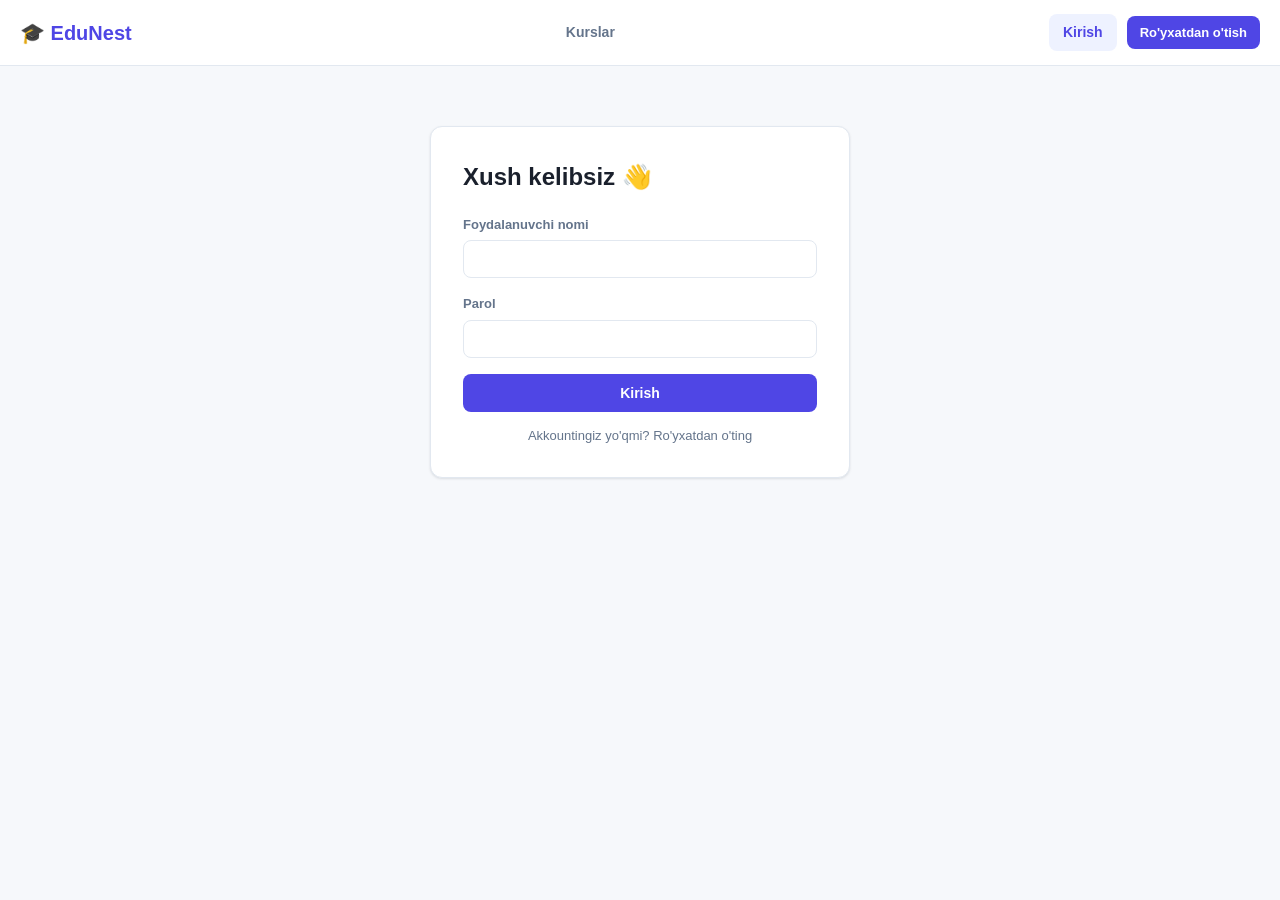
==== frontend/admin-panel.html @ a154ab52 "Add custom admin panel: user list, block/unblock, course approval, stats New apps/admin_panel app wi" ====
<!doctype html>
<html lang="uz">
<head>
  <meta charset="UTF-8" />
  <meta name="viewport" content="width=device-width, initial-scale=1.0" />
  <title>Admin Panel — EduNest</title>
  <link rel="stylesheet" href="css/style.css" />
  <style>
    .admin-topbar {
      background: #111827;
      color: #fff;
      padding: 16px 24px;
      display: flex;
      align-items: center;
      justify-content: space-between;
    }
    .admin-topbar .brand { font-weight: 800; font-size: 18px; }
    .admin-topbar .brand span { color: #818cf8; }
    .stats-grid {
      display: grid;
      grid-template-columns: repeat(auto-fit, minmax(160px, 1fr));
      gap: 14px;
      margin: 24px 0;
    }
    .stat-card {
      background: var(--color-surface);
      border: 1px solid var(--color-border);
      border-radius: var(--radius);
      padding: 18px;
      text-align: center;
    }
    .stat-card .value { font-size: 28px; font-weight: 800; color: var(--color-primary); }
    .stat-card .label { font-size: 12px; color: var(--color-text-muted); margin-top: 4px; }
    .admin-tabs { display: flex; gap: 8px; margin: 24px 0 12px; border-bottom: 1px solid var(--color-border); }
    .admin-tab {
      padding: 10px 16px; cursor: pointer; font-weight: 600; color: var(--color-text-muted);
      border-bottom: 2px solid transparent;
    }
    .admin-tab.active { color: var(--color-primary); border-bottom-color: var(--color-primary); }
    table.data-table { width: 100%; border-collapse: collapse; background: var(--color-surface); border-radius: var(--radius); overflow: hidden; }
    table.data-table th, table.data-table td { padding: 10px 14px; text-align: left; border-bottom: 1px solid var(--color-border); font-size: 14px; }
    table.data-table th { background: var(--color-primary-light); color: var(--color-primary-dark); font-size: 12px; text-transform: uppercase; }
    .status-active { color: var(--color-success); font-weight: 700; }
    .status-blocked { color: var(--color-danger); font-weight: 700; }
  </style>
</head>
<body>
  <div class="admin-topbar">
    <div class="brand">🛡️ EduNest <span>Admin</span></div>
    <div><a href="index.html" style="color:#cbd5e1;font-size:13px;margin-right:16px;">← Saytga qaytish</a><button id="logoutBtn" class="btn btn-ghost btn-sm" style="color:#fca5a5;">Chiqish</button></div>
  </div>

  <div class="container">
    <div id="alertBox" style="margin-top:16px;"></div>

    <div id="statsGrid" class="stats-grid"></div>

    <div class="admin-tabs">
      <div class="admin-tab active" data-tab="users">👥 Foydalanuvchilar</div>
      <div class="admin-tab" data-tab="courses">📚 Tasdiqlash kutilyapti</div>
    </div>

    <div id="tabUsers"><p class="muted">Yuklanmoqda...</p></div>
    <div id="tabCourses" hidden><p class="muted">Yuklanmoqda...</p></div>
  </div>

  <script type="module" src="js/pages/admin-panel.js"></script>
</body>
</html>
---- frontend/css/style.css ----
:root {
  --color-bg: #f6f8fb;
  --color-surface: #ffffff;
  --color-border: #e2e8f0;
  --color-text: #1a202c;
  --color-text-muted: #64748b;
  --color-primary: #4f46e5;
  --color-primary-dark: #4338ca;
  --color-primary-light: #eef2ff;
  --color-success: #16a34a;
  --color-danger: #dc2626;
  --color-warning: #d97706;
  --radius: 12px;
  --shadow: 0 1px 3px rgba(15, 23, 42, 0.08), 0 1px 2px rgba(15, 23, 42, 0.04);
  --shadow-lg: 0 10px 25px rgba(15, 23, 42, 0.08);
  --font: -apple-system, BlinkMacSystemFont, "Segoe UI", Roboto, "Helvetica Neue", Arial, sans-serif;
}

* { box-sizing: border-box; }

body {
  margin: 0;
  font-family: var(--font);
  background: var(--color-bg);
  color: var(--color-text);
  line-height: 1.5;
}

a { color: inherit; text-decoration: none; }

.container {
  max-width: 1120px;
  margin: 0 auto;
  padding: 0 20px;
}

/* --- Navbar --- */
.navbar {
  display: flex;
  align-items: center;
  justify-content: space-between;
  gap: 16px;
  padding: 14px 20px;
  background: var(--color-surface);
  border-bottom: 1px solid var(--color-border);
  position: sticky;
  top: 0;
  z-index: 20;
  flex-wrap: wrap;
}

.navbar-brand {
  font-size: 20px;
  font-weight: 800;
  color: var(--color-primary);
}

.navbar-links {
  display: flex;
  gap: 4px;
  flex: 1;
  justify-content: center;
  flex-wrap: wrap;
}

.nav-link {
  padding: 8px 14px;
  border-radius: 8px;
  color: var(--color-text-muted);
  font-weight: 600;
  font-size: 14px;
}

.nav-link:hover { background: var(--color-primary-light); color: var(--color-primary); }
.nav-link.active { background: var(--color-primary-light); color: var(--color-primary); }

.navbar-auth {
  display: flex;
  align-items: center;
  gap: 10px;
}

.navbar-user {
  font-size: 14px;
  font-weight: 600;
  color: var(--color-text-muted);
}

/* --- Buttons --- */
.btn {
  display: inline-flex;
  align-items: center;
  justify-content: center;
  gap: 6px;
  padding: 10px 18px;
  border-radius: 8px;
  border: 1px solid transparent;
  font-weight: 600;
  font-size: 14px;
  cursor: pointer;
  transition: all 0.15s ease;
}

.btn-primary { background: var(--color-primary); color: #fff; }
.btn-primary:hover { background: var(--color-primary-dark); }
.btn-primary:disabled { opacity: 0.6; cursor: not-allowed; }

.btn-outline { background: transparent; border-color: var(--color-border); color: var(--color-text); }
.btn-outline:hover { border-color: var(--color-primary); color: var(--color-primary); }

.btn-ghost { background: transparent; color: var(--color-text-muted); }
.btn-ghost:hover { color: var(--color-danger); }

.btn-sm { padding: 6px 12px; font-size: 13px; }
.btn-block { width: 100%; }

/* --- Hero --- */
.hero {
  padding: 56px 0 32px;
  text-align: center;
}

.hero h1 {
  font-size: 34px;
  margin: 0 0 10px;
}

.hero p {
  color: var(--color-text-muted);
  font-size: 16px;
  max-width: 560px;
  margin: 0 auto;
}

/* --- Filters --- */
.filters {
  display: flex;
  gap: 10px;
  flex-wrap: wrap;
  margin: 24px 0;
}

.filters input, .filters select {
  padding: 10px 14px;
  border-radius: 8px;
  border: 1px solid var(--color-border);
  font-size: 14px;
  background: var(--color-surface);
}

.filters input { flex: 1; min-width: 220px; }

/* --- Cards / Grid --- */
.grid {
  display: grid;
  grid-template-columns: repeat(auto-fill, minmax(260px, 1fr));
  gap: 20px;
  margin: 20px 0 40px;
}

.card {
  background: var(--color-surface);
  border: 1px solid var(--color-border);
  border-radius: var(--radius);
  overflow: hidden;
  box-shadow: var(--shadow);
  transition: transform 0.15s ease, box-shadow 0.15s ease;
  display: flex;
  flex-direction: column;
}

.card:hover { transform: translateY(-3px); box-shadow: var(--shadow-lg); }

.card-cover {
  height: 140px;
  background: linear-gradient(135deg, var(--color-primary), #818cf8);
  display: flex;
  align-items: center;
  justify-content: center;
  font-size: 34px;
  color: #fff;
}

.card-body { padding: 16px; display: flex; flex-direction: column; gap: 8px; flex: 1; }

.card-title { font-size: 16px; font-weight: 700; margin: 0; }

.card-meta { display: flex; align-items: center; gap: 8px; font-size: 13px; color: var(--color-text-muted); flex-wrap: wrap; }

.card-footer { display: flex; align-items: center; justify-content: space-between; margin-top: auto; padding-top: 8px; }

.price { font-weight: 800; color: var(--color-primary); }
.price.free { color: var(--color-success); }

.badge {
  display: inline-block;
  padding: 3px 9px;
  border-radius: 999px;
  font-size: 12px;
  font-weight: 700;
  background: var(--color-primary-light);
  color: var(--color-primary);
}

.badge.level-beginner { background: #ecfdf5; color: var(--color-success); }
.badge.level-intermediate { background: #fffbeb; color: var(--color-warning); }
.badge.level-advanced { background: #fef2f2; color: var(--color-danger); }

.rating { color: var(--color-warning); font-weight: 700; font-size: 13px; }

/* --- Forms / Auth --- */
.auth-wrapper {
  max-width: 420px;
  margin: 60px auto;
  padding: 32px;
  background: var(--color-surface);
  border: 1px solid var(--color-border);
  border-radius: var(--radius);
  box-shadow: var(--shadow);
}

.auth-wrapper h2 { margin-top: 0; }

.form-group { margin-bottom: 16px; }

.form-group label {
  display: block;
  font-size: 13px;
  font-weight: 600;
  margin-bottom: 6px;
  color: var(--color-text-muted);
}

.form-group input,
.form-group select,
.form-group textarea {
  width: 100%;
  padding: 10px 12px;
  border-radius: 8px;
  border: 1px solid var(--color-border);
  font-size: 14px;
  font-family: inherit;
  background: var(--color-surface);
  color: var(--color-text);
}

.form-group textarea { resize: vertical; min-height: 90px; }

.form-row { display: flex; gap: 12px; }
.form-row .form-group { flex: 1; }

.form-footer {
  margin-top: 14px;
  font-size: 13px;
  color: var(--color-text-muted);
  text-align: center;
}

.alert {
  padding: 10px 14px;
  border-radius: 8px;
  font-size: 13px;
  margin-bottom: 16px;
}

.alert-error { background: #fef2f2; color: var(--color-danger); border: 1px solid #fecaca; }
.alert-success { background: #ecfdf5; color: var(--color-success); border: 1px solid #a7f3d0; }
.alert-info { background: var(--color-primary-light); color: var(--color-primary); border: 1px solid #c7d2fe; }

/* --- Course detail --- */
.course-header {
  background: var(--color-surface);
  border: 1px solid var(--color-border);
  border-radius: var(--radius);
  padding: 28px;
  margin: 24px 0;
  display: flex;
  flex-wrap: wrap;
  gap: 20px;
  align-items: flex-start;
  justify-content: space-between;
}

.course-header-info { flex: 1; min-width: 260px; }
.course-header h1 { margin: 8px 0; font-size: 26px; }

.course-actions { display: flex; flex-direction: column; gap: 10px; min-width: 180px; align-items: stretch; }

.section-block {
  background: var(--color-surface);
  border: 1px solid var(--color-border);
  border-radius: var(--radius);
  margin-bottom: 12px;
  overflow: hidden;
}

.section-title {
  padding: 14px 18px;
  font-weight: 700;
  background: var(--color-primary-light);
  color: var(--color-primary-dark);
}

.lesson-item {
  padding: 12px 18px;
  border-top: 1px solid var(--color-border);
  display: flex;
  align-items: center;
  gap: 10px;
  font-size: 14px;
}

.lesson-item.clickable { cursor: pointer; }
.lesson-item.clickable:hover { background: var(--color-primary-light); }
.lesson-item.watched { color: var(--color-success); }
.lesson-item.active { background: var(--color-primary-light); font-weight: 700; }

.quiz-row {
  padding: 12px 18px;
  border-top: 1px solid var(--color-border);
  display: flex;
  align-items: center;
  justify-content: space-between;
  background: #fffbeb;
}

/* --- Player panel --- */
.player-panel {
  background: var(--color-surface);
  border: 1px solid var(--color-border);
  border-radius: var(--radius);
  padding: 20px;
  margin: 16px 0;
  box-shadow: var(--shadow);
}

.player-panel .video-wrapper {
  position: relative;
  width: 100%;
  padding-top: 56.25%; /* 16:9 */
  border-radius: 8px;
  overflow: hidden;
  background: #000;
}

.player-panel .video-wrapper iframe {
  position: absolute;
  top: 0; left: 0; width: 100%; height: 100%; border: 0;
}

/* --- Quiz --- */
.quiz-question {
  padding: 14px 0;
  border-bottom: 1px solid var(--color-border);
}

.quiz-question:last-child { border-bottom: none; }

.quiz-question p { font-weight: 600; margin: 0 0 8px; }

.quiz-option {
  display: flex;
  align-items: center;
  gap: 8px;
  padding: 6px 0;
  font-size: 14px;
}

.quiz-result-box {
  text-align: center;
  padding: 20px;
}

.quiz-result-box .score {
  font-size: 36px;
  font-weight: 800;
  color: var(--color-primary);
}

.progress-bar {
  height: 8px;
  border-radius: 999px;
  background: var(--color-border);
  overflow: hidden;
}

.progress-bar-fill {
  height: 100%;
  background: var(--color-primary);
}

.review-item {
  border-bottom: 1px solid var(--color-border);
  padding: 14px 0;
}

.review-item:last-child { border-bottom: none; }

/* --- Dashboard --- */
.dashboard-grid {
  display: grid;
  grid-template-columns: 280px 1fr;
  gap: 24px;
  margin: 24px 0 48px;
  align-items: start;
}

.panel {
  background: var(--color-surface);
  border: 1px solid var(--color-border);
  border-radius: var(--radius);
  padding: 20px;
  box-shadow: var(--shadow);
}

.panel h3 { margin-top: 0; font-size: 15px; }

.list-item {
  display: flex;
  justify-content: space-between;
  align-items: center;
  padding: 10px 0;
  border-bottom: 1px solid var(--color-border);
  font-size: 14px;
}

.list-item:last-child { border-bottom: none; }

.muted { color: var(--color-text-muted); font-size: 13px; }

.empty-state {
  text-align: center;
  color: var(--color-text-muted);
  padding: 40px 20px;
}

/* --- Pagination --- */
.pagination {
  display: flex;
  justify-content: center;
  gap: 8px;
  margin: 20px 0 40px;
}

/* --- Footer --- */
.footer {
  text-align: center;
  padding: 24px;
  color: var(--color-text-muted);
  font-size: 13px;
  border-top: 1px solid var(--color-border);
  margin-top: 40px;
}

@media (max-width: 720px) {
  .dashboard-grid { grid-template-columns: 1fr; }
  .course-header { flex-direction: column; }
  .course-actions { width: 100%; }
}
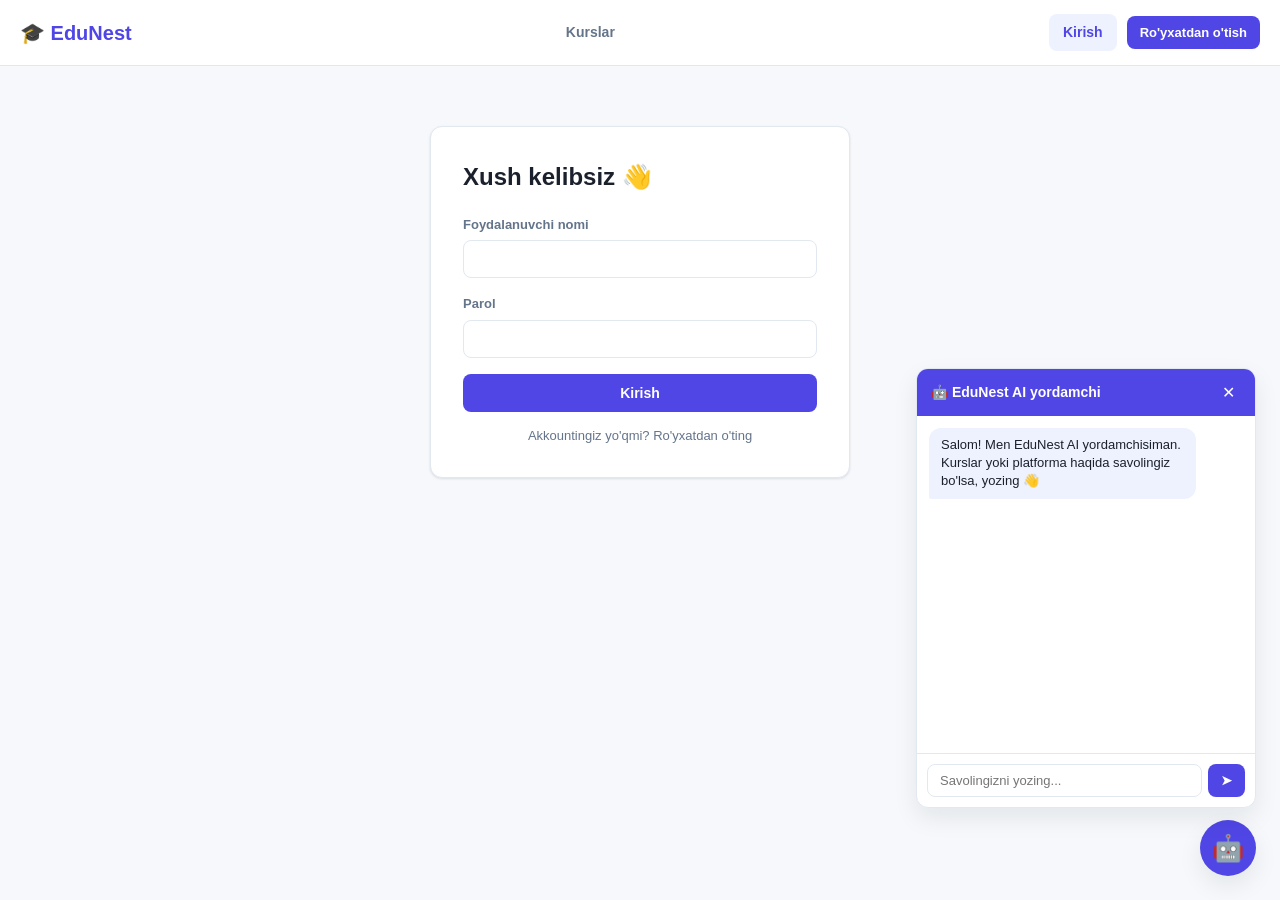
==== commit 1fe81676: "Add floating AI chat widget (Groq) and fix navbar avatar/bell dropdown - Backend: /api/recommendatio" ====
--- a/frontend/admin-panel.html
+++ b/frontend/admin-panel.html
@@ -65,5 +65,6 @@
   </div>
 
   <script type="module" src="js/pages/admin-panel.js"></script>
+  <script type="module" src="js/ai-chat.js"></script>
 </body>
 </html>
--- a/frontend/css/style.css
+++ b/frontend/css/style.css
@@ -86,6 +86,101 @@
   color: var(--color-text-muted);
 }
 
+.navbar-streak {
+  font-size: 13px;
+  font-weight: 700;
+  color: var(--color-warning);
+  background: #fffbeb;
+  padding: 4px 10px;
+  border-radius: 999px;
+}
+
+.bell-btn {
+  position: relative;
+  font-size: 18px;
+  padding: 4px 6px;
+  border-radius: 8px;
+}
+
+.bell-btn:hover { background: var(--color-primary-light); }
+
+.bell-badge {
+  position: absolute;
+  top: -2px;
+  right: -2px;
+  background: var(--color-danger);
+  color: #fff;
+  font-size: 10px;
+  font-weight: 800;
+  min-width: 16px;
+  height: 16px;
+  border-radius: 999px;
+  display: flex;
+  align-items: center;
+  justify-content: center;
+  padding: 0 3px;
+}
+
+.bell-wrap { position: relative; }
+
+.bell-dropdown {
+  position: absolute;
+  top: calc(100% + 8px);
+  right: 0;
+  width: 300px;
+  background: var(--color-surface);
+  border: 1px solid var(--color-border);
+  border-radius: var(--radius);
+  box-shadow: var(--shadow-lg);
+  z-index: 50;
+  overflow: hidden;
+}
+
+.bell-dropdown-title {
+  padding: 12px 14px;
+  font-weight: 700;
+  font-size: 13px;
+  border-bottom: 1px solid var(--color-border);
+}
+
+.bell-item {
+  padding: 10px 14px;
+  border-bottom: 1px solid var(--color-border);
+  font-size: 13px;
+}
+
+.bell-item.unread { background: var(--color-primary-light); }
+.bell-item-date { font-size: 11px; color: var(--color-text-muted); margin-top: 2px; }
+
+.bell-dropdown-footer {
+  display: block;
+  text-align: center;
+  padding: 10px;
+  font-size: 13px;
+  font-weight: 600;
+  color: var(--color-primary);
+}
+
+.bell-dropdown-footer:hover { background: var(--color-primary-light); }
+
+/* --- Avatar --- */
+.navbar-avatar {
+  width: 32px;
+  height: 32px;
+  border-radius: 50%;
+  background: var(--color-primary);
+  color: #fff;
+  display: flex;
+  align-items: center;
+  justify-content: center;
+  font-weight: 800;
+  font-size: 14px;
+  overflow: hidden;
+  flex-shrink: 0;
+}
+
+.navbar-avatar img { width: 100%; height: 100%; object-fit: cover; }
+
 /* --- Buttons --- */
 .btn {
   display: inline-flex;
@@ -452,6 +547,117 @@
   margin-top: 40px;
 }
 
+/* --- AI Chat Widget --- */
+.ai-chat-fab {
+  position: fixed;
+  bottom: 24px;
+  right: 24px;
+  width: 56px;
+  height: 56px;
+  border-radius: 50%;
+  background: var(--color-primary);
+  color: #fff;
+  font-size: 26px;
+  border: none;
+  box-shadow: var(--shadow-lg);
+  cursor: pointer;
+  z-index: 100;
+  display: flex;
+  align-items: center;
+  justify-content: center;
+  transition: transform 0.15s ease;
+}
+
+.ai-chat-fab:hover { transform: scale(1.06); }
+
+.ai-chat-window {
+  position: fixed;
+  bottom: 92px;
+  right: 24px;
+  width: 340px;
+  max-width: calc(100vw - 32px);
+  height: 440px;
+  max-height: calc(100vh - 140px);
+  background: var(--color-surface);
+  border: 1px solid var(--color-border);
+  border-radius: var(--radius);
+  box-shadow: var(--shadow-lg);
+  display: flex;
+  flex-direction: column;
+  overflow: hidden;
+  z-index: 100;
+}
+
+.ai-chat-header {
+  background: var(--color-primary);
+  color: #fff;
+  padding: 12px 14px;
+  font-weight: 700;
+  font-size: 14px;
+  display: flex;
+  align-items: center;
+  justify-content: space-between;
+}
+
+.ai-chat-close {
+  background: transparent;
+  border: none;
+  color: #fff;
+  font-size: 16px;
+  cursor: pointer;
+  padding: 2px 6px;
+  border-radius: 6px;
+}
+
+.ai-chat-close:hover { background: rgba(255,255,255,0.15); }
+
+.ai-chat-messages {
+  flex: 1;
+  overflow-y: auto;
+  padding: 12px;
+  display: flex;
+  flex-direction: column;
+  gap: 8px;
+}
+
+.ai-msg {
+  max-width: 85%;
+  padding: 8px 12px;
+  border-radius: 12px;
+  font-size: 13px;
+  line-height: 1.4;
+  white-space: pre-wrap;
+}
+
+.ai-msg-bot {
+  background: var(--color-primary-light);
+  color: var(--color-text);
+  align-self: flex-start;
+  border-bottom-left-radius: 2px;
+}
+
+.ai-msg-user {
+  background: var(--color-primary);
+  color: #fff;
+  align-self: flex-end;
+  border-bottom-right-radius: 2px;
+}
+
+.ai-chat-input-row {
+  display: flex;
+  gap: 6px;
+  padding: 10px;
+  border-top: 1px solid var(--color-border);
+}
+
+.ai-chat-input-row input {
+  flex: 1;
+  padding: 8px 12px;
+  border-radius: 8px;
+  border: 1px solid var(--color-border);
+  font-size: 13px;
+}
+
 @media (max-width: 720px) {
   .dashboard-grid { grid-template-columns: 1fr; }
   .course-header { flex-direction: column; }
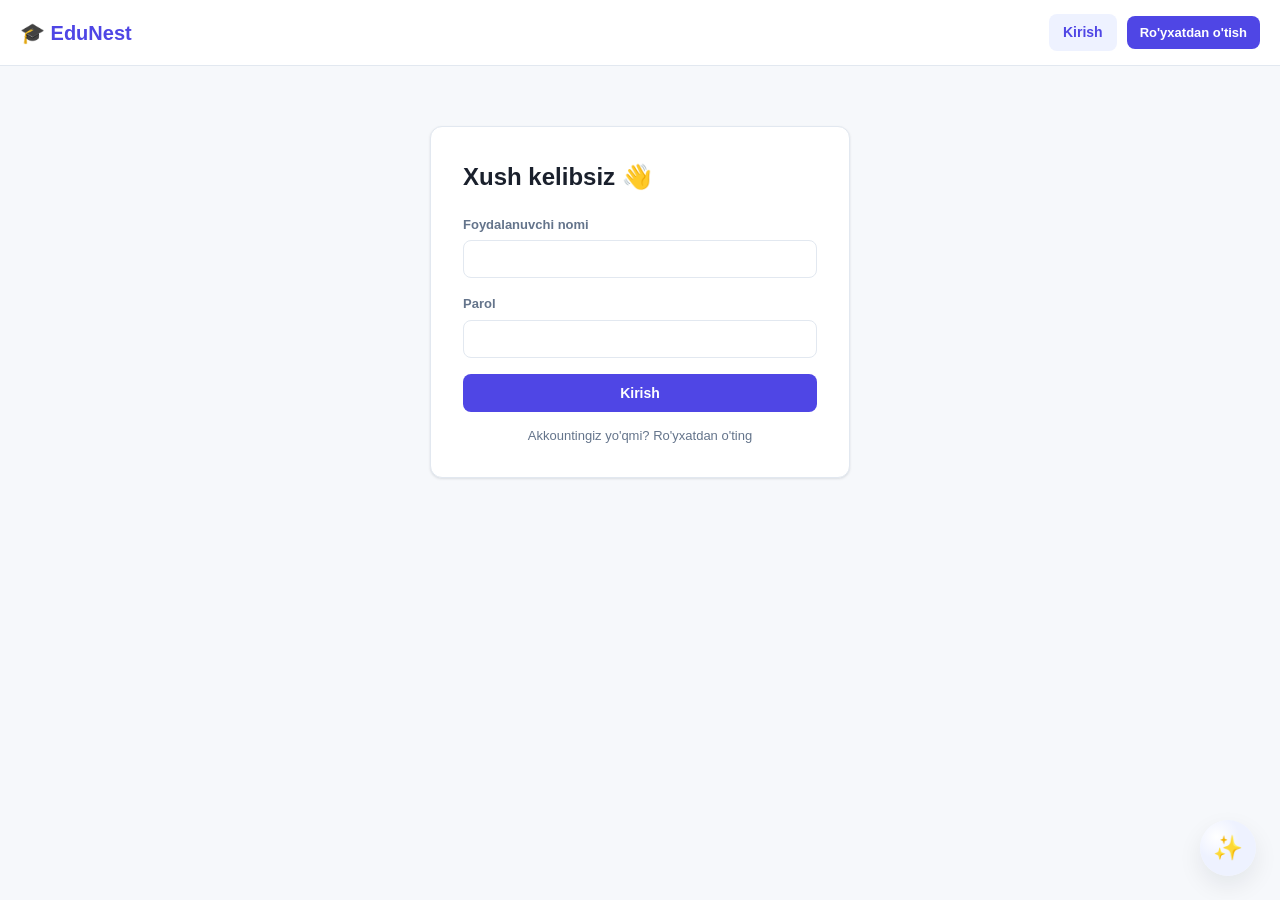
==== commit 47f596c0: "Add homework, coupons, achievements, video progress and referral features - Homework: instructors at" ====
--- a/frontend/admin-panel.html
+++ b/frontend/admin-panel.html
@@ -58,10 +58,22 @@
     <div class="admin-tabs">
       <div class="admin-tab active" data-tab="users">👥 Foydalanuvchilar</div>
       <div class="admin-tab" data-tab="courses">📚 Tasdiqlash kutilyapti</div>
+      <div class="admin-tab" data-tab="coupons">🏷️ Chegirma kodlari</div>
     </div>
 
     <div id="tabUsers"><p class="muted">Yuklanmoqda...</p></div>
     <div id="tabCourses" hidden><p class="muted">Yuklanmoqda...</p></div>
+    <div id="tabCoupons" hidden>
+      <form id="couponForm" class="panel" style="margin-bottom:16px;">
+        <div class="form-row">
+          <div class="form-group"><label>Kod</label><input type="text" id="couponCode" placeholder="YANGI20" required style="text-transform:uppercase;" /></div>
+          <div class="form-group" style="max-width:140px;"><label>Chegirma %</label><input type="number" id="couponPercent" min="1" max="100" required /></div>
+          <div class="form-group" style="max-width:140px;"><label>Maks. ishlatish</label><input type="number" id="couponMaxUses" min="1" placeholder="cheklovsiz" /></div>
+        </div>
+        <button type="submit" class="btn btn-primary">+ Kod qo'shish</button>
+      </form>
+      <div id="couponsTable"><p class="muted">Yuklanmoqda...</p></div>
+    </div>
   </div>
 
   <script type="module" src="js/pages/admin-panel.js"></script>
--- a/frontend/css/style.css
+++ b/frontend/css/style.css
@@ -16,6 +16,22 @@
   --font: -apple-system, BlinkMacSystemFont, "Segoe UI", Roboto, "Helvetica Neue", Arial, sans-serif;
 }
 
+html.dark-theme {
+  --color-bg: #0f172a;
+  --color-surface: #1e293b;
+  --color-border: #334155;
+  --color-text: #e2e8f0;
+  --color-text-muted: #94a3b8;
+  --color-primary: #818cf8;
+  --color-primary-dark: #a5b4fc;
+  --color-primary-light: #1e2a4a;
+  --color-success: #34d399;
+  --color-danger: #f87171;
+  --color-warning: #fbbf24;
+  --shadow: 0 1px 3px rgba(0, 0, 0, 0.3), 0 1px 2px rgba(0, 0, 0, 0.2);
+  --shadow-lg: 0 10px 25px rgba(0, 0, 0, 0.4);
+}
+
 * { box-sizing: border-box; }
 
 body {
@@ -100,6 +116,9 @@
   font-size: 18px;
   padding: 4px 6px;
   border-radius: 8px;
+  background: transparent;
+  border: none;
+  cursor: pointer;
 }
 
 .bell-btn:hover { background: var(--color-primary-light); }
@@ -121,13 +140,14 @@
   padding: 0 3px;
 }
 
-.bell-wrap { position: relative; }
+.bell-wrap, .avatar-wrap { position: relative; }
 
 .bell-dropdown {
   position: absolute;
   top: calc(100% + 8px);
   right: 0;
-  width: 300px;
+  width: 320px;
+  max-width: calc(100vw - 32px);
   background: var(--color-surface);
   border: 1px solid var(--color-border);
   border-radius: var(--radius);
@@ -136,32 +156,69 @@
   overflow: hidden;
 }
 
-.bell-dropdown-title {
-  padding: 12px 14px;
+.notif-header {
+  display: flex;
+  align-items: center;
+  justify-content: space-between;
+  padding: 14px 16px 8px;
+  font-weight: 800;
+  font-size: 15px;
+}
+
+.notif-mark-all {
+  background: none;
+  border: none;
+  color: var(--color-primary);
+  font-size: 12px;
   font-weight: 700;
-  font-size: 13px;
+  cursor: pointer;
+}
+
+.notif-tabs {
+  display: flex;
+  gap: 6px;
+  padding: 0 16px 10px;
   border-bottom: 1px solid var(--color-border);
 }
 
-.bell-item {
-  padding: 10px 14px;
-  border-bottom: 1px solid var(--color-border);
-  font-size: 13px;
-}
-
-.bell-item.unread { background: var(--color-primary-light); }
-.bell-item-date { font-size: 11px; color: var(--color-text-muted); margin-top: 2px; }
-
-.bell-dropdown-footer {
-  display: block;
-  text-align: center;
-  padding: 10px;
-  font-size: 13px;
-  font-weight: 600;
-  color: var(--color-primary);
-}
-
-.bell-dropdown-footer:hover { background: var(--color-primary-light); }
+.notif-tab {
+  background: var(--color-bg);
+  border: 1px solid var(--color-border);
+  border-radius: 999px;
+  padding: 5px 12px;
+  font-size: 12px;
+  font-weight: 700;
+  color: var(--color-text-muted);
+  cursor: pointer;
+}
+
+.notif-tab.active { background: var(--color-primary); color: #fff; border-color: var(--color-primary); }
+
+.notif-list { max-height: 360px; overflow-y: auto; }
+
+.notif-section-label {
+  padding: 10px 16px 4px;
+  font-size: 11px;
+  font-weight: 800;
+  letter-spacing: 0.04em;
+  color: var(--color-text-muted);
+  text-transform: uppercase;
+}
+
+.notif-item {
+  display: flex;
+  gap: 10px;
+  align-items: flex-start;
+  padding: 10px 16px;
+  position: relative;
+}
+
+.notif-item.unread { background: var(--color-primary-light); }
+.notif-icon { font-size: 18px; flex-shrink: 0; }
+.notif-body { flex: 1; min-width: 0; }
+.notif-text { font-size: 13px; line-height: 1.4; }
+.notif-time { font-size: 11px; color: var(--color-text-muted); margin-top: 2px; }
+.notif-dot { width: 8px; height: 8px; border-radius: 50%; background: var(--color-success); flex-shrink: 0; margin-top: 4px; }
 
 /* --- Avatar --- */
 .navbar-avatar {
@@ -177,9 +234,118 @@
   font-size: 14px;
   overflow: hidden;
   flex-shrink: 0;
+  border: none;
+  cursor: pointer;
+  padding: 0;
 }
 
 .navbar-avatar img { width: 100%; height: 100%; object-fit: cover; }
+.navbar-avatar-lg { width: 44px; height: 44px; font-size: 18px; }
+
+.avatar-dropdown {
+  position: absolute;
+  top: calc(100% + 8px);
+  right: 0;
+  width: 240px;
+  background: var(--color-surface);
+  border: 1px solid var(--color-border);
+  border-radius: var(--radius);
+  box-shadow: var(--shadow-lg);
+  z-index: 50;
+  overflow: hidden;
+  padding: 8px;
+}
+
+.avatar-dropdown-header {
+  display: flex;
+  align-items: center;
+  gap: 10px;
+  padding: 8px 8px 12px;
+  border-bottom: 1px solid var(--color-border);
+  margin-bottom: 6px;
+}
+
+.avatar-dropdown-name { font-weight: 700; font-size: 14px; }
+
+.avatar-menu-item {
+  display: flex;
+  align-items: center;
+  justify-content: space-between;
+  width: 100%;
+  gap: 8px;
+  padding: 9px 10px;
+  border-radius: 8px;
+  font-size: 14px;
+  font-weight: 600;
+  color: var(--color-text);
+  background: transparent;
+  border: none;
+  text-align: left;
+  cursor: pointer;
+}
+
+.avatar-menu-item:hover { background: var(--color-primary-light); }
+.avatar-menu-danger { color: var(--color-danger); }
+.avatar-menu-danger:hover { background: #fef2f2; }
+
+.lang-item { cursor: default; }
+.lang-item:hover { background: transparent; }
+.lang-buttons { display: flex; gap: 4px; }
+.lang-btn {
+  border: 1px solid var(--color-border);
+  background: var(--color-bg);
+  border-radius: 6px;
+  padding: 3px 7px;
+  font-size: 11px;
+  font-weight: 800;
+  cursor: pointer;
+  color: var(--color-text-muted);
+}
+.lang-btn.active { background: var(--color-primary); color: #fff; border-color: var(--color-primary); }
+
+/* --- App shell / Sidebar --- */
+.app-shell {
+  display: flex;
+  align-items: flex-start;
+}
+
+#sidebar {
+  width: 220px;
+  flex-shrink: 0;
+  position: sticky;
+  top: 70px;
+  padding: 20px 0;
+}
+
+.sidebar-inner {
+  display: flex;
+  flex-direction: column;
+  gap: 4px;
+  padding: 0 12px;
+}
+
+.sidebar-link {
+  display: flex;
+  align-items: center;
+  gap: 10px;
+  padding: 10px 14px;
+  border-radius: 10px;
+  font-weight: 600;
+  font-size: 14px;
+  color: var(--color-text-muted);
+}
+
+.sidebar-link:hover { background: var(--color-primary-light); color: var(--color-primary); }
+.sidebar-link.active { background: var(--color-primary-light); color: var(--color-primary); font-weight: 800; }
+
+.app-main { flex: 1; min-width: 0; }
+
+@media (max-width: 860px) {
+  .app-shell { flex-direction: column; }
+  #sidebar { width: 100%; position: static; padding: 8px 0; }
+  .sidebar-inner { flex-direction: row; overflow-x: auto; padding: 0 16px; }
+  .sidebar-link span { display: none; }
+}
 
 /* --- Buttons --- */
 .btn {
@@ -237,10 +403,21 @@
 
 .filters input, .filters select {
   padding: 10px 14px;
-  border-radius: 8px;
-  border: 1px solid var(--color-border);
-  font-size: 14px;
-  background: var(--color-surface);
+  border-radius: 14px;
+  border: 1px solid var(--color-border);
+  font-size: 14px;
+  background: var(--color-surface);
+  color: var(--color-text);
+}
+
+.filters select {
+  appearance: none;
+  -webkit-appearance: none;
+  padding-right: 34px;
+  background-image: url("data:image/svg+xml;utf8,<svg xmlns='http://www.w3.org/2000/svg' width='14' height='14' viewBox='0 0 24 24' fill='none' stroke='%2364748b' stroke-width='2.5' stroke-linecap='round' stroke-linejoin='round'><polyline points='6 9 12 15 18 9'/></svg>");
+  background-repeat: no-repeat;
+  background-position: right 12px center;
+  cursor: pointer;
 }
 
 .filters input { flex: 1; min-width: 220px; }
@@ -555,9 +732,9 @@
   width: 56px;
   height: 56px;
   border-radius: 50%;
-  background: var(--color-primary);
-  color: #fff;
-  font-size: 26px;
+  background: radial-gradient(circle at 30% 30%, #ffffff, #eef2ff 40%), linear-gradient(135deg, #22d3ee, #6366f1 55%, #d946ef);
+  color: #4338ca;
+  font-size: 24px;
   border: none;
   box-shadow: var(--shadow-lg);
   cursor: pointer;
@@ -588,8 +765,12 @@
   z-index: 100;
 }
 
+/* [hidden] atributi .ai-chat-window'ning display:flex'idan ustun bo'lishi uchun
+   (bir xil specificity'da class va [hidden] to'qnashsa, class g'olib chiqadi) */
+.ai-chat-window[hidden] { display: none; }
+
 .ai-chat-header {
-  background: var(--color-primary);
+  background: linear-gradient(135deg, #22d3ee, #6366f1 55%, #d946ef);
   color: #fff;
   padding: 12px 14px;
   font-weight: 700;
